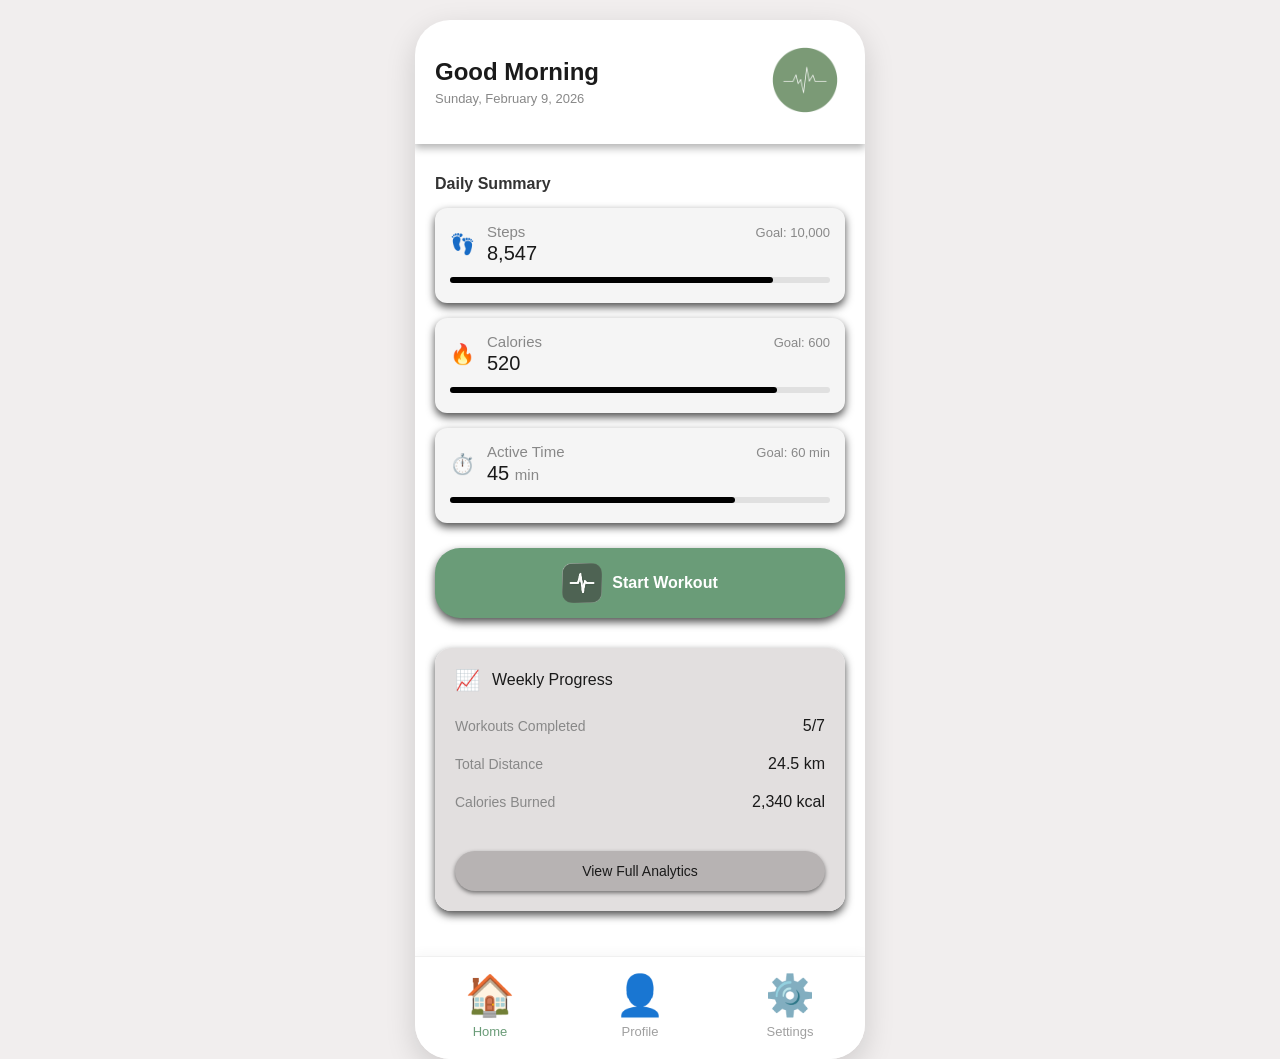
==== index.html @ c97beda3 "update" ====
<!DOCTYPE html>
<html lang="en">
<head>
    <meta charset="UTF-8">
    <meta name="viewport" content="width=device-width, initial-scale=1.0">
    <title>Fitness Tracking App</title>
    <link rel="stylesheet" href="css/style.css">
</head>
<body>

    <div class="app-container">

        <header class="top-header">
            <div class="greeting-area">
                <h1>Good Morning</h1>
                <p class="date">Sunday, February 9, 2026</p>
            </div>
            <div class="profile-icon">
                <img src="images/Heart.png" alt="Profile">
            </div>
        </header>

        <main>
            <section class="data-summary">
                <h2>Daily Summary</h2>
                
                <div class="stats-container">
                    
                    <div class="stat-card">
                        <div class="stat-top">
                            <div class="stat-left">
                                <span class="icon">👣</span>
                                <div class="stat-info">
                                    <span class="stat-title">Steps</span>
                                    <span class="stat-value">8,547</span>
                                </div>
                            </div>
                            <div class="stat-right">
                                <span class="stat-goal">Goal: 10,000</span>
                            </div>
                        </div>
                        <div class="progress-track">
                            <div class="progress-fill" style="width: 85%;"></div>
                        </div>
                    </div>

                    <div class="stat-card">
                        <div class="stat-top">
                            <div class="stat-left">
                                <span class="icon">🔥</span>
                                <div class="stat-info">
                                    <span class="stat-title">Calories</span>
                                    <span class="stat-value">520</span>
                                </div>
                            </div>
                            <div class="stat-right">
                                <span class="stat-goal">Goal: 600</span>
                            </div>
                        </div>
                        <div class="progress-track">
                            <div class="progress-fill" style="width: 86%;"></div>
                        </div>
                    </div>

                    <div class="stat-card">
                        <div class="stat-top">
                            <div class="stat-left">
                                <span class="icon">⏱️</span>
                                <div class="stat-info">
                                    <span class="stat-title">Active Time</span>
                                    <span class="stat-value">45 <span class="unit">min</span></span>
                                </div>
                            </div>
                            <div class="stat-right">
                                <span class="stat-goal">Goal: 60 min</span>
                            </div>
                        </div>
                        <div class="progress-track">
                            <div class="progress-fill" style="width: 75%;"></div>
                        </div>
                    </div>

                </div>
            </section>

            <button class="primary-btn start-workout">
                <img src="images/heart2.png" alt="Pulse" class="btn-icon"> Start Workout
            </button>

            <section class="weekly-progress-card">
                
                <div class="weekly-header">
                    <span class="trend-icon">📈</span>
                    <h2>Weekly Progress</h2>
                </div>
                
                <div class="progress-details">
                    <div class="progress-row">
                        <span class="row-label">Workouts Completed</span>
                        <span class="row-value">5/7</span>
                    </div>
                    <div class="progress-row">
                        <span class="row-label">Total Distance</span>
                        <span class="row-value">24.5 km</span>
                    </div>
                    <div class="progress-row">
                        <span class="row-label">Calories Burned</span>
                        <span class="row-value">2,340 kcal</span>
                    </div>
                </div>
                
                <button class="secondary-btn">View Full Analytics</button>
                
            </section>
            
        </main>

        <nav class="bottom-nav">
            <a href="index.html" class="nav-item active">
                <span class="nav-icon">🏠</span>
                <span>Home</span>
            </a>
            <a href="profile.html" class="nav-item">
                <span class="nav-icon">👤</span>
                <span>Profile</span>
            </a>
            <a href="settings.html" class="nav-item">
                <span class="nav-icon">⚙️</span>
                <span>Settings</span>
            </a>
        </nav>

    </div>

    <script src="js/script.js"></script>
</body>
</html>
---- css/style.css ----
/* --- איפוס בסיסי לכל האלמנטים --- */
* {
    margin: 0;
    padding: 0;
    box-sizing: border-box;
    font-family: 'Segoe UI', Tahoma, Geneva, Verdana, sans-serif; /* פונט נקי זמני */
}

/* --- רקע הדף הכללי --- */
body {
    background-color: #f1eeee; 
    display: flex;
    flex-direction: column; /* מסדר את האלמנטים בעמודה מלמעלה למטה */
    align-items: center;
    min-height: 100vh;
    padding-top: 20px;
}

/* --- מעטפת האפליקציה (מדמה מסך סמארטפון) --- */
.app-container {
    width: 100%;
    max-width: 450px;
    background-color: #ffffff;
    border-radius: 35px; /* מעגל את כל הפינות של המסך */
    box-shadow: 0 10px 30px rgba(0, 0, 0, 0.15); /* צל חיצוני שנותן לאפליקציה לרחף */
    overflow: hidden; /* חותך תוכן שחורג מהפינות המעוגלות */
    display: flex;
    flex-direction: column;
}

header, main {
    padding: 20px;
}
/* --- עיצוב החלק העליון (Header) --- */
.top-header {
    display: flex;
    justify-content: space-between;
    align-items: center;
    margin-bottom: 1px;
    box-shadow: 0 4px 8px rgba(0, 0, 0, 0.3);

}
/* כותרת good morning */
.greeting-area h1 {
    font-size: 24px;
    color: #1a1a1a;
    margin-bottom: 5px;
}

.date {
    font-size: 13px;
    color: #888;
}

.profile-icon img {
    width: 80px;
    height: 80px;
    border-radius: 50%; /* הופך את התמונה לעגולה */
}

/* --- עיצוב כרטיסיות הנתונים (Daily Summary) --- */
.data-summary h2, .weekly-progress h2 {
    font-size: 16px;
    color: #333;
    margin-bottom: 15px;
    margin-top: 10px;
    
}

/* --- עיצוב כרטיסיות הנתונים (Daily Summary) - מעודכן ל-Figma --- */
.stats-container {
    display: flex;
    flex-direction: column;
    gap: 15px;
    margin-bottom: 25px;
    
}

.stat-card {
    background-color: #f5f5f5; /* רקע אפור בהיר */
    border-radius: 12px;
    padding: 15px 15px 20px 15px;
    box-shadow: 0 4px 8px rgba(0, 0, 0, 0.7); /* זה אפקט ה-3D / הצללה */
    display: flex;
    flex-direction: column;
}

.stat-top {
    display: flex;
    justify-content: space-between;
    align-items: flex-start;
    margin-bottom: 12px; /* רווח בין הטקסט לפס ההתקדמות */
}

.stat-left {
    display: flex;
    align-items: center;
}

.stat-card .icon {
    font-size: 20px;
    margin-right: 12px;
    /* הסרתי את הרקע הירוק שהיה לאייקונים קודם כדי שיתאים לתמונה החדשה */
}

.stat-info {
    display: flex;
    flex-direction: column;
}

.stat-title {
    font-size: 15px;
    color: #888;
    margin-bottom: 2px;
}

.stat-value {
    font-size: 20px;
    font-weight: 500;
    color: #1a1a1a;
}

.stat-value .unit {
    font-size: 15px;
    color: #888;
    font-weight: normal;
}

.stat-right {
    display: flex;
}

.stat-goal {
    font-size: 13px;
    color: #888;
    margin-top: 2px;
}

/* --- פס ההתקדמות בתחתית הכרטיסייה --- */
.progress-track {
    width: 100%;
    height: 6px;
    background-color: #e0e0e0; /* פס אפור ברקע */
    border-radius: 3px;
}

.progress-fill {
    height: 100%;
    background-color: #000; /* פס שחור שמראה התקדמות */
    border-radius: 3px;
}

/* --- עיצוב כפתורים --- */
.primary-btn {
    width: 100%;
    background-color: #6a9c78; /* הירוק המדויק מה-Figma */
    color: white;
    border: none;
    padding: 15px;
    border-radius: 25px;
    font-size: 16px;
    font-weight: bold;
    cursor: pointer;
    display: flex;
    justify-content: center;
    align-items: center;
    margin-bottom: 30px;
    box-shadow: 0 4px 8px rgba(0, 0, 0, 0.7);
}

.primary-btn .plus-icon {
    margin-right: 10px;
    font-size: 20px;
}

.primary-btn img {
    width: 40px; /* מגביל את הרוחב */
    height: 40px; /* מגביל את הגובה */
    margin-right: 10px; /* מייצר רווח בין הסמל לטקסט */
    object-fit: contain; /* שומר שהתמונה לא תתעוות */
}

.secondary-btn {
    width: 100%;
    background-color: #e6e6e6; /* אפור בהיר לכפתור התחתון */
    color: #333;
    border: none;
    padding: 12px;
    border-radius: 20px;
    font-size: 14px;
    font-weight: bold;
    cursor: pointer;
    margin-top: 15px;
}

/* --- התקדמות שבועית --- */
.weekly-progress-card {
    background-color: #e0ddddee; /* הרקע האפור העדין */
    border-radius: 16px; /* פינות מעוגלות כמו בכרטיסיות למעלה */
    padding: 20px;
    box-shadow: 0 4px 8px rgba(0, 0, 0, 0.7); /* הצללה סופר עדינה */
    display: flex;
    flex-direction: column;
    margin-bottom: 25px; /* רווח לפני תפריט הניווט */
}

.weekly-header {
    display: flex;
    align-items: center; /* מוודא שהאייקון והטקסט באותו קו אופקי */
    margin-bottom: 25px; /* רווח יפה בין הכותרת לנתונים */
}

.weekly-header .trend-icon {
    font-size: 20px;
    margin-right: 12px;
    color: #6a9c78; /* צבע ירוק לאייקון */
}

.weekly-header h2 {
    font-size: 16px;
    color: #1a1a1a;
    font-weight: 500;
    margin: 0;
}

.progress-details {
    display: flex;
    flex-direction: column;
    gap: 20px; /* הריווח המדויק בין השורות, ללא קווים! */
    margin-bottom: 25px;
}

.progress-row {
    display: flex;
    justify-content: space-between;
    align-items: center;
    border-bottom: none; /* מוודא שאין קווים מפרידים */
}

.row-label {
    color: #888; /* אפור לטקסט השמאלי */
    font-size: 14px;
}

.row-value {
    color: #1a1a1a; /* שחור לטקסט הימני */
    font-size: 16px;
    font-weight: 500;
}

/* כפתור אפור פנימי */
.secondary-btn {
    width: 100%;
    background-color: #b7b3b3;
    color: #1a1a1a;
    border: none;
    padding: 12px;
    border-radius: 25px; /* אליפסה מושלמת */
    font-size: 14px;
    font-weight: 500;
    cursor: pointer;
    box-shadow: 0 2px 4px rgba(0, 0, 0, 0.5); /* הצללה קטנה לכפתור */
}
/* --- תפריט ניווט תחתון --- */
.bottom-nav {
    display: flex;
    justify-content: space-around;
    align-items: center;
    width: 100%;
    background-color: #ffffff;
    padding: 15px 0 20px 0;
    border-top: 1px solid #f0f0f0;
    box-shadow: 0 -4px 10px rgba(0, 0, 0, 0.03); /* הצל הועבר לכאן, עוטף את כל התפריט מלמעלה */
}

.nav-item {
    display: flex;
    flex-direction: column;
    align-items: center;
    justify-content: center;
    text-decoration: none;
    color: #a0a0a0;
    font-size: 13px;
    font-weight: 500;
    flex: 1;
    background-color: transparent;
    box-shadow: none; /* מוודא שאין צל סביב האייקון עצמו */
    border-radius: 0;
}

/* עיצוב לעמוד הפעיל (Home כרגע) */
.nav-item.active {
    color: #6a9c78;
}

.nav-icon {
    font-size: 40px; /* השארתי את הגודל שבחרת */
    margin-bottom: 5px;
}
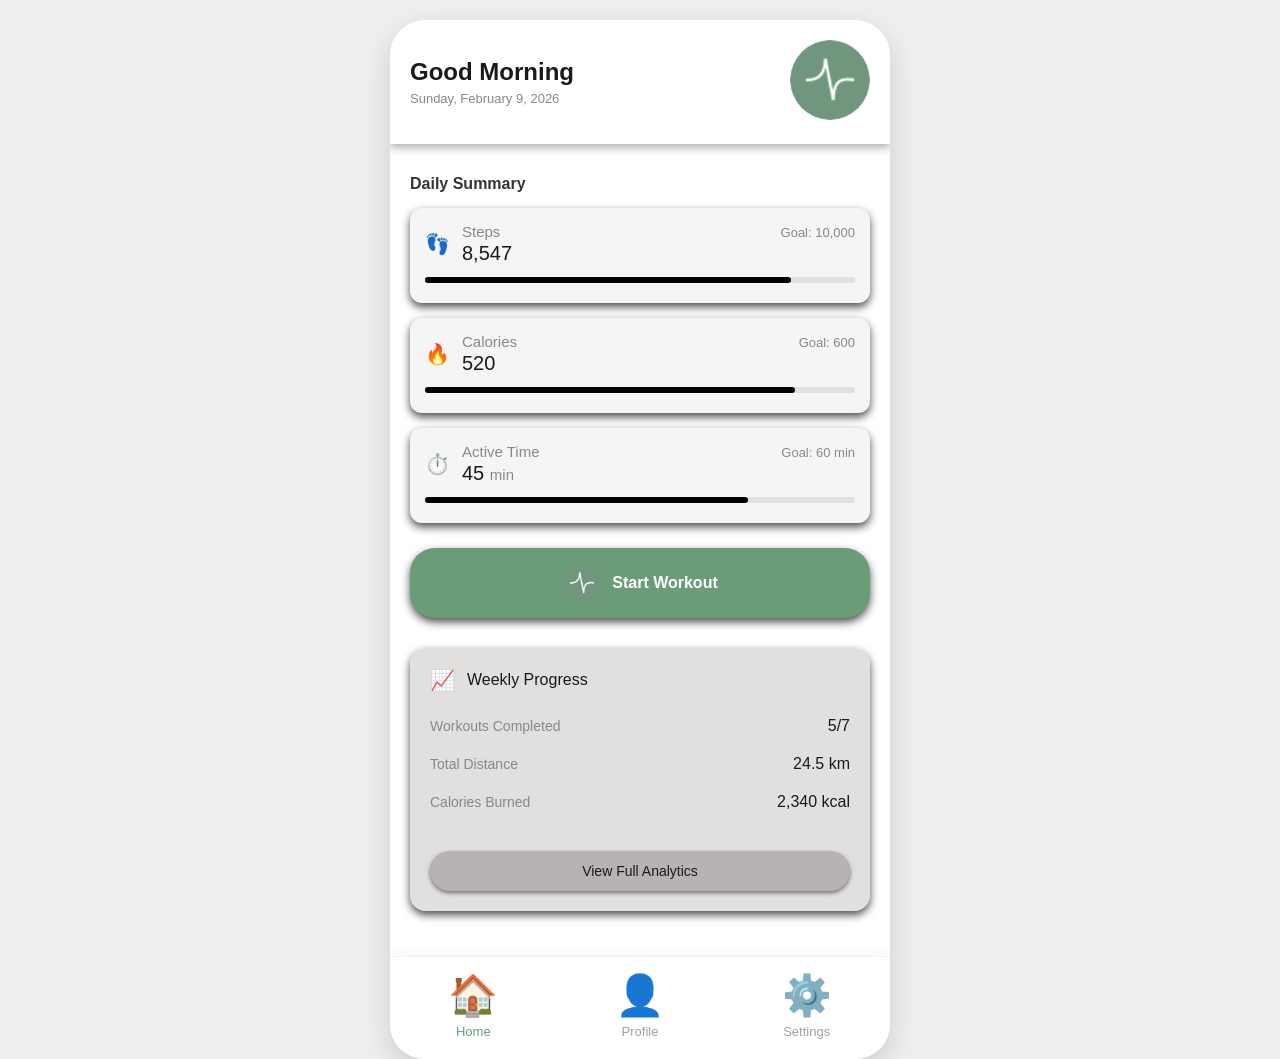
==== commit 6c0dd4df: "add new page" ====
--- a/index.html
+++ b/index.html
@@ -16,7 +16,7 @@
                 <p class="date">Sunday, February 9, 2026</p>
             </div>
             <div class="profile-icon">
-                <img src="images/Heart.png" alt="Profile">
+                <img src="images/icon.png" alt="Profile">
             </div>
         </header>
 
@@ -84,7 +84,7 @@
             </section>
 
             <button class="primary-btn start-workout">
-                <img src="images/heart2.png" alt="Pulse" class="btn-icon"> Start Workout
+                <img src="images/icon.png" alt="Pulse" class="btn-icon"> Start Workout
             </button>
 
             <section class="weekly-progress-card">
--- a/css/style.css
+++ b/css/style.css
@@ -19,7 +19,7 @@
 /* --- מעטפת האפליקציה (מדמה מסך סמארטפון) --- */
 .app-container {
     width: 100%;
-    max-width: 450px;
+    max-width: 500px;
     background-color: #ffffff;
     border-radius: 35px; /* מעגל את כל הפינות של המסך */
     box-shadow: 0 10px 30px rgba(0, 0, 0, 0.15); /* צל חיצוני שנותן לאפליקציה לרחף */
